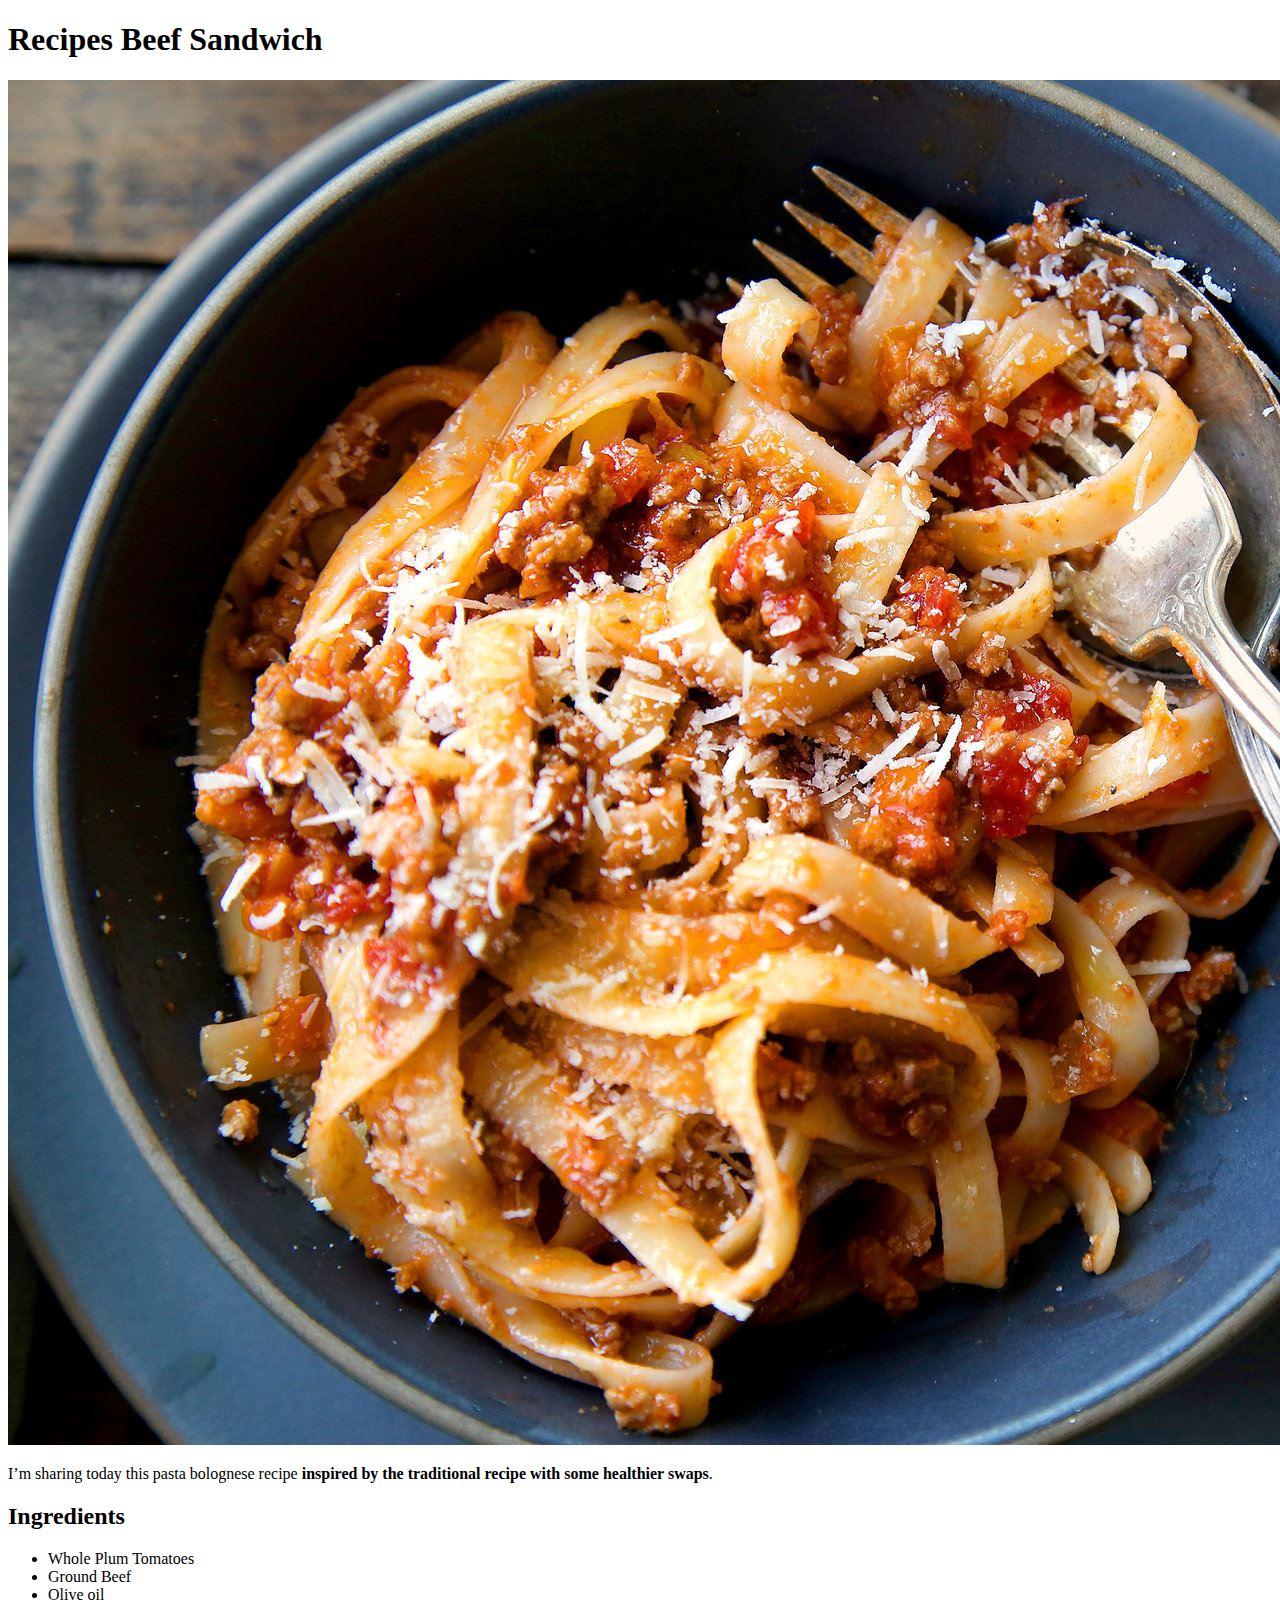
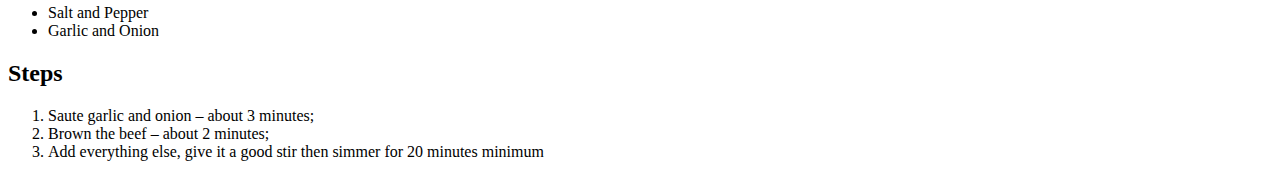
==== recipes/beef-sandwich.html @ db63d5f8 "pasta-bolognese html structure page done" ====
<!DOCTYPE html>
<html lang="en">
<head>
    <meta charset="UTF-8">
    <meta name="viewport" content="width=device-width, initial-scale=1.0">
    <title>Recipes Beef Sandwich</title>
</head>
<body>
    <h1>Recipes Beef Sandwich</h1>
    <img src="../img/pasta-bolognese.jpg" alt="pasta-bolognese">
    <p> I’m sharing today this pasta bolognese recipe <strong>inspired by the traditional recipe with some healthier swaps</strong>.</p>
    <h2>Ingredients</h2>
    <ul>
        <li>Whole Plum Tomatoes</li>
        <li>Ground Beef</li>
        <li>Olive oil </li>
        <li>Salt and Pepper</li>
        <li>Garlic and Onion</li>
    </ul>
    <h2>Steps</h2>
    <ol>
        <li>Saute garlic and onion – about 3 minutes;</li>
        <li>Brown the beef – about 2 minutes;</li>
        <li>Add everything else, give it a good stir then simmer for 20 minutes minimum</li>
    </ol>
</body>
</html>
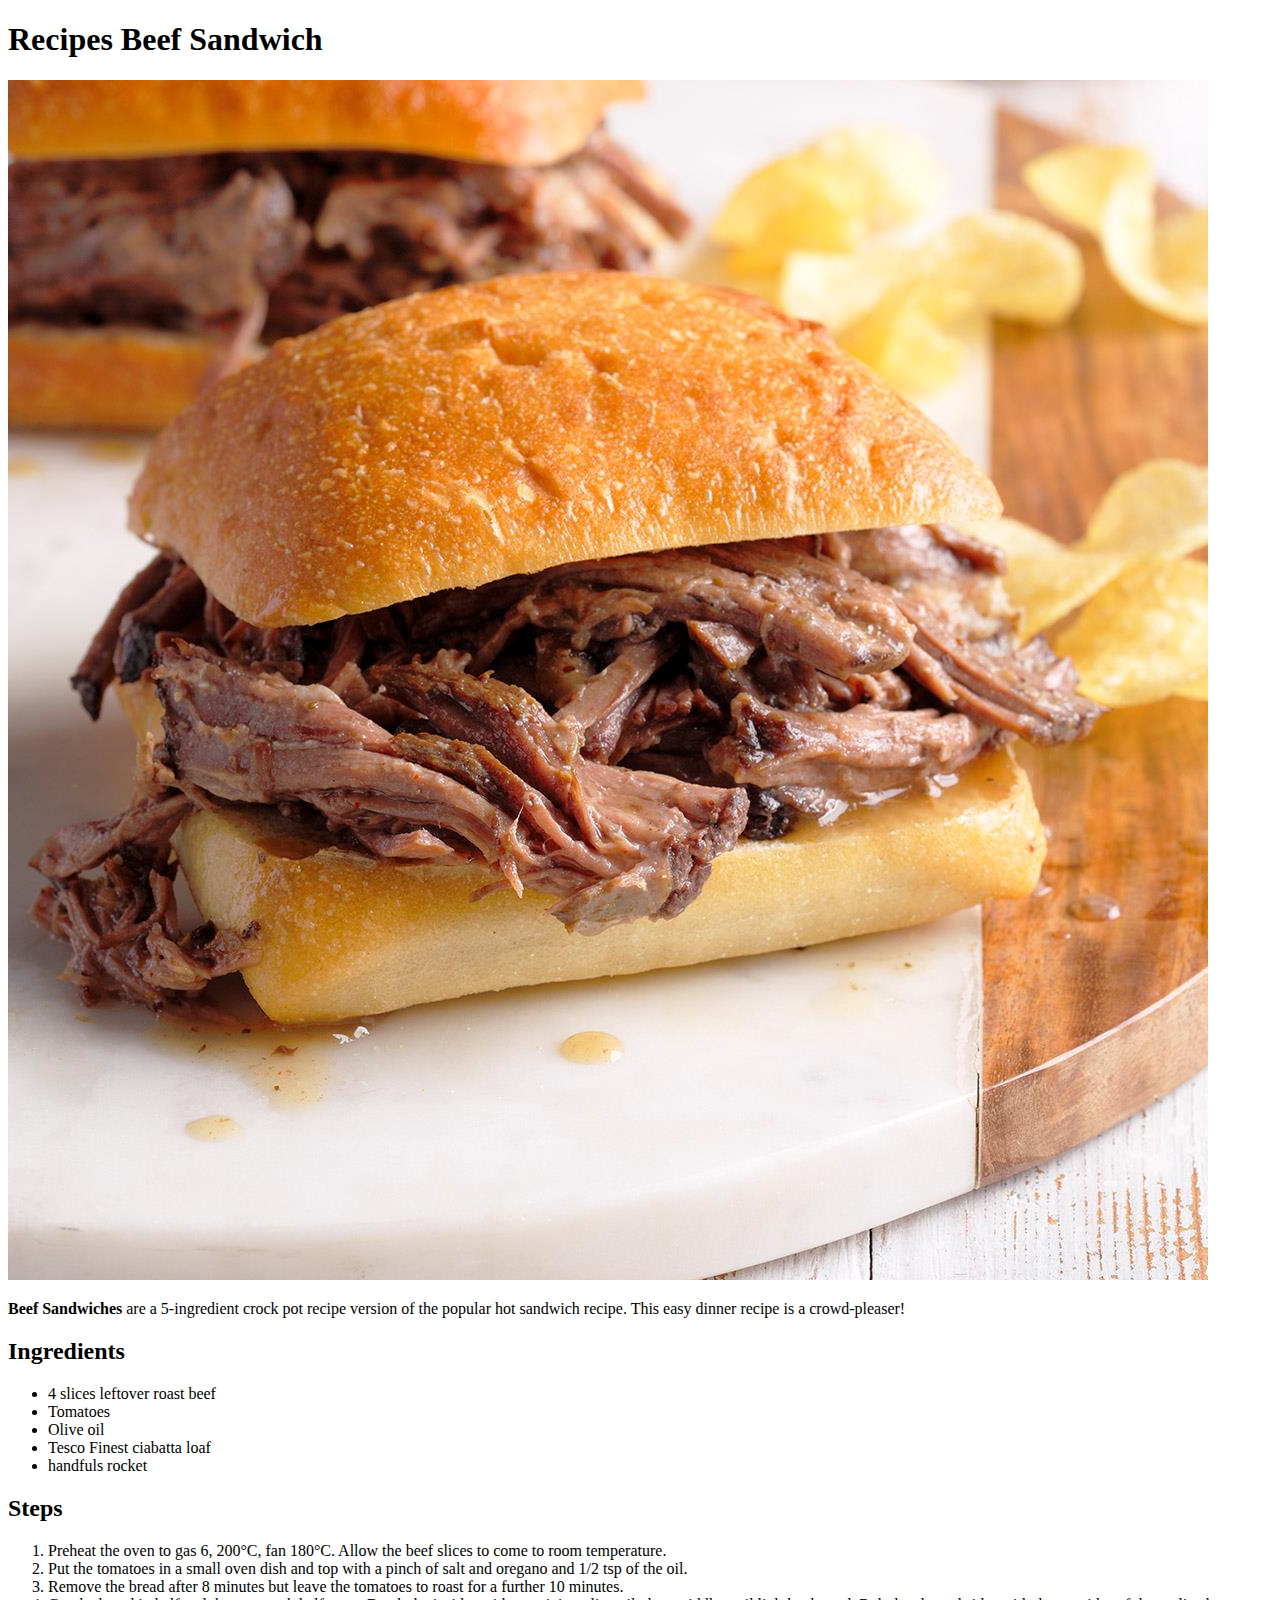
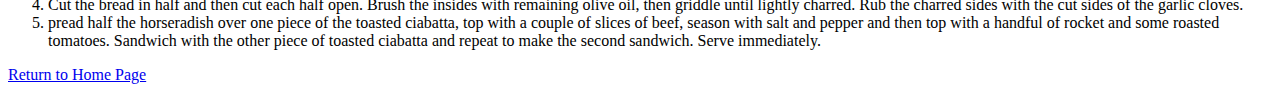
==== commit b6588bcc: "Add Return To Home Page Button" ====
--- a/recipes/beef-sandwich.html
+++ b/recipes/beef-sandwich.html
@@ -7,21 +7,25 @@
 </head>
 <body>
     <h1>Recipes Beef Sandwich</h1>
-    <img src="../img/pasta-bolognese.jpg" alt="pasta-bolognese">
-    <p> I’m sharing today this pasta bolognese recipe <strong>inspired by the traditional recipe with some healthier swaps</strong>.</p>
+    <img src="../img/beef-sandwich.jpg" alt="beef-sandwich">
+    <p> <strong>Beef Sandwiches</strong> are a 5-ingredient crock pot recipe version of the popular hot sandwich recipe. This easy dinner recipe is a crowd-pleaser!</p>
     <h2>Ingredients</h2>
     <ul>
-        <li>Whole Plum Tomatoes</li>
-        <li>Ground Beef</li>
+        <li>4 slices leftover roast beef</li>
+        <li>Tomatoes</li>
         <li>Olive oil </li>
-        <li>Salt and Pepper</li>
-        <li>Garlic and Onion</li>
+        <li>Tesco Finest ciabatta loaf</li>
+        <li>handfuls rocket</li>
     </ul>
     <h2>Steps</h2>
     <ol>
-        <li>Saute garlic and onion – about 3 minutes;</li>
-        <li>Brown the beef – about 2 minutes;</li>
-        <li>Add everything else, give it a good stir then simmer for 20 minutes minimum</li>
+        <li>Preheat the oven to gas 6, 200°C, fan 180°C. Allow the beef slices to come to room temperature.
+        </li>
+        <li>Put the tomatoes in a small oven dish and top with a pinch of salt and oregano and 1/2 tsp of the oil.</li>
+        <li>Remove the bread after 8 minutes but leave the tomatoes to roast for a further 10 minutes. </li>
+        <li>Cut the bread in half and then cut each half open. Brush the insides with remaining olive oil, then griddle until lightly charred. Rub the charred sides with the cut sides of the garlic cloves.</li>
+        <li>pread half the horseradish over one piece of the toasted ciabatta, top with a couple of slices of beef, season with salt and pepper and then top with a handful of rocket and some roasted tomatoes. Sandwich with the other piece of toasted ciabatta and repeat to make the second sandwich. Serve immediately.</li>
     </ol>
+    <a href="/index.html">Return to Home Page</a>
 </body>
 </html>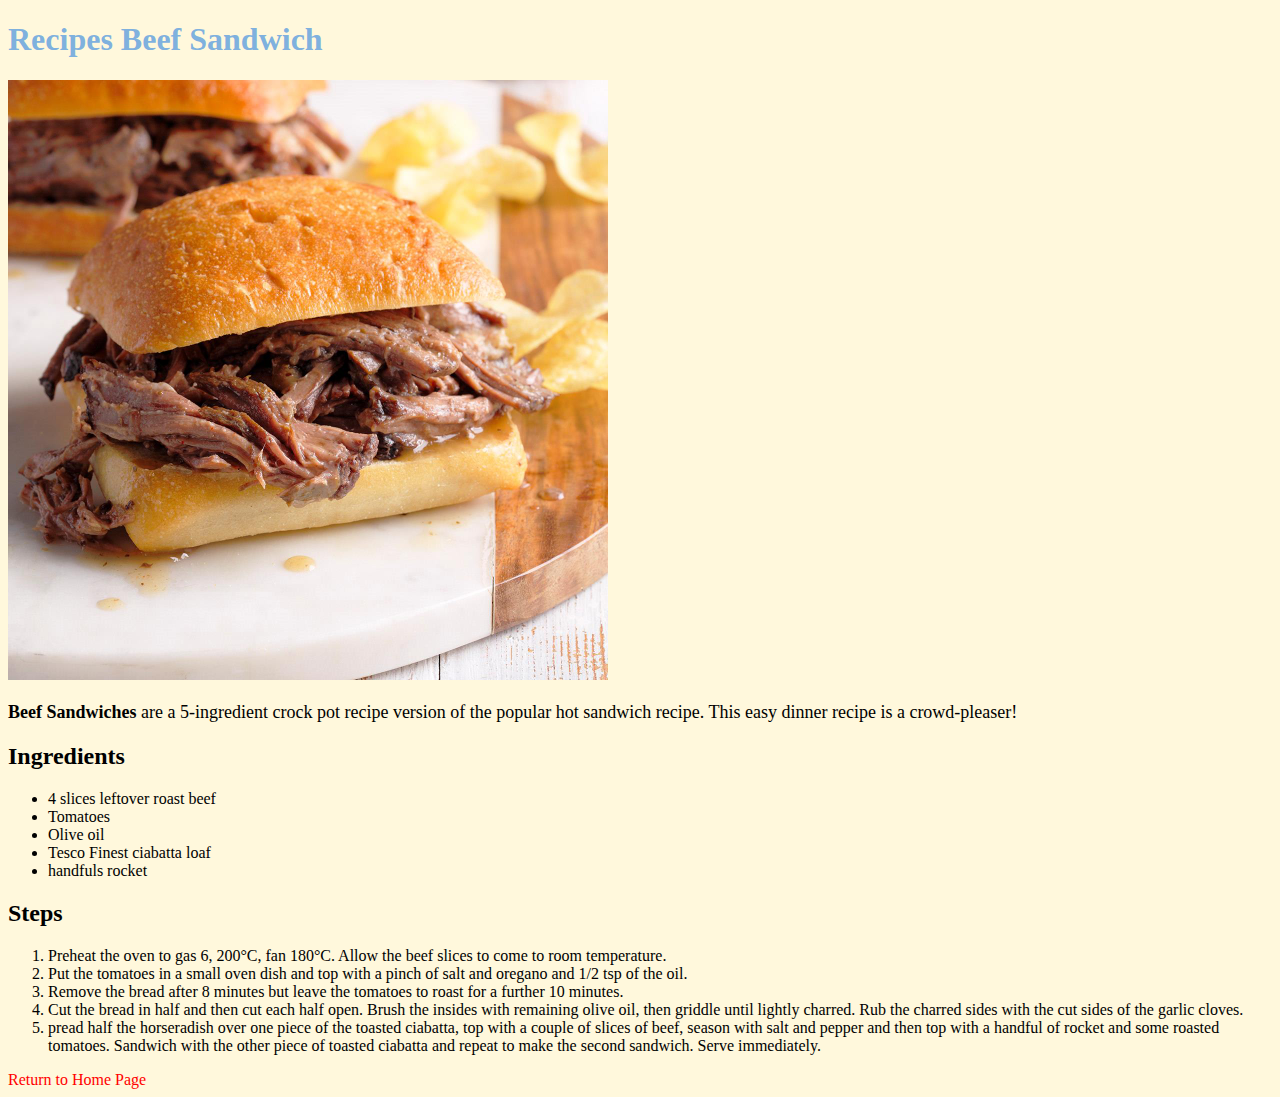
==== commit 7f119c76: "Basic Css Styles" ====
--- a/recipes/beef-sandwich.html
+++ b/recipes/beef-sandwich.html
@@ -3,10 +3,11 @@
 <head>
     <meta charset="UTF-8">
     <meta name="viewport" content="width=device-width, initial-scale=1.0">
+    <link rel="stylesheet" href="../css/syles.css">
     <title>Recipes Beef Sandwich</title>
 </head>
 <body>
-    <h1>Recipes Beef Sandwich</h1>
+    <h1 class="primary-header">Recipes Beef Sandwich</h1>
     <img src="../img/beef-sandwich.jpg" alt="beef-sandwich">
     <p> <strong>Beef Sandwiches</strong> are a 5-ingredient crock pot recipe version of the popular hot sandwich recipe. This easy dinner recipe is a crowd-pleaser!</p>
     <h2>Ingredients</h2>
@@ -26,6 +27,6 @@
         <li>Cut the bread in half and then cut each half open. Brush the insides with remaining olive oil, then griddle until lightly charred. Rub the charred sides with the cut sides of the garlic cloves.</li>
         <li>pread half the horseradish over one piece of the toasted ciabatta, top with a couple of slices of beef, season with salt and pepper and then top with a handful of rocket and some roasted tomatoes. Sandwich with the other piece of toasted ciabatta and repeat to make the second sandwich. Serve immediately.</li>
     </ol>
-    <a href="/index.html">Return to Home Page</a>
+    <a href="../index.html">Return to Home Page</a>
 </body>
 </html>--- a/css/syles.css
+++ b/css/syles.css
@@ -0,0 +1,33 @@
+body {
+    font-family: Georgia, 'Times New Roman', Times, serif;
+    background-color: cornsilk;
+}
+
+
+a {
+    text-decoration: none;
+    color: red;
+}
+
+img {
+    width: 600px;
+    height: 100%;
+}
+
+p {
+    font-size: 18px;
+}
+
+.logo {
+    color:red;
+}
+
+.primary-header {
+    color: rgba(123, 175, 223, 0.979);
+}
+
+
+
+
+
+
